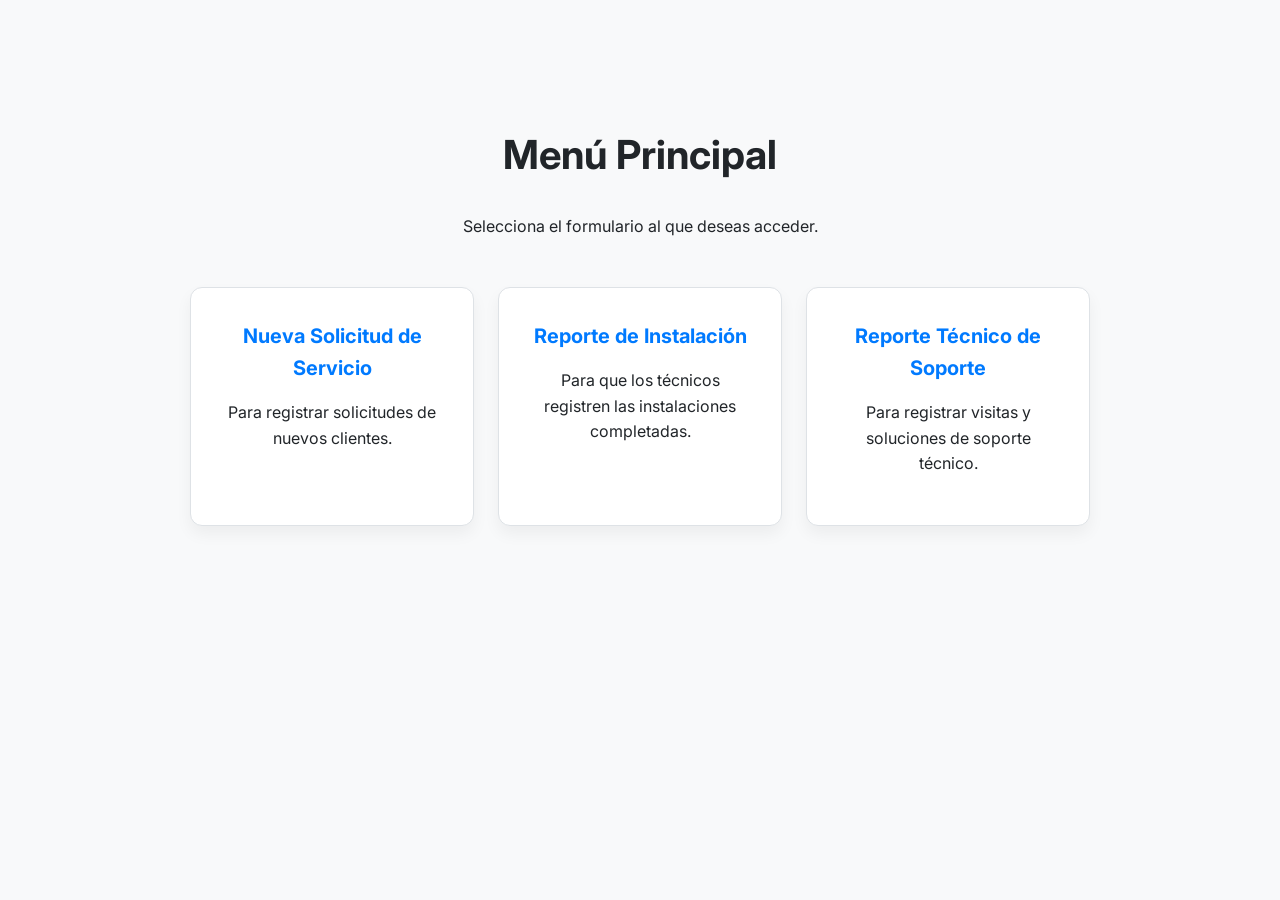
==== index.html @ 2db9eceb "Add files via upload" ====
<!DOCTYPE html>
<html lang="es">
<head>
    <meta charset="UTF-8">
    <meta name="viewport" content="width=device-width, initial-scale=1.0">
    <title>Menú Principal</title>
    <link rel="stylesheet" href="minimal-style.css">
    <link rel="preconnect" href="https://fonts.googleapis.com">
    <link rel="preconnect" href="https://fonts.gstatic.com" crossorigin>
    <link href="https://fonts.googleapis.com/css2?family=Inter:wght@400;500;700&display=swap" rel="stylesheet">
</head>
<body>
    <div class="menu-container">
        <h1>Menú Principal</h1>
        <p>Selecciona el formulario al que deseas acceder.</p>
        <div class="menu-options">
            <a href="solicitud.html" class="menu-card">
                <h2>Nueva Solicitud de Servicio</h2>
                <p>Para registrar solicitudes de nuevos clientes.</p>
            </a>
            <a href="reporte.html" class="menu-card">
                <h2>Reporte de Instalación</h2>
                <p>Para que los técnicos registren las instalaciones completadas.</p>
            </a>
            <a href="soporte.html" class="menu-card">
                <h2>Reporte Técnico de Soporte</h2>
                <p>Para registrar visitas y soluciones de soporte técnico.</p>
            </a>
        </div>
    </div>
</body>
</html>
---- minimal-style.css ----
/* --- Paleta de Colores y Estilos Base --- */
:root {
    --primary-color: #007AFF; /* Azul vibrante para acciones principales */
    --background-color: #f8f9fa; /* Gris muy claro para el fondo */
    --form-background: #ffffff; /* Blanco para el formulario */
    --text-color: #212529; /* Negro suave para texto */
    --label-color: #495057; /* Gris oscuro para etiquetas */
    --border-color: #dee2e6; /* Borde sutil */
    --success-color: #198754; /* Verde para mensajes de éxito */
    --error-color: #dc3545;   /* Rojo para mensajes de error */
    --font-family: 'Inter', sans-serif;
}

body {
    font-family: var(--font-family);
    background-color: var(--background-color);
    color: var(--text-color);
    margin: 0;
    padding: 2rem 1rem;
    line-height: 1.6;
}

.container {
    max-width: 650px;
    margin: 0 auto;
    background-color: var(--form-background);
    padding: 2.5rem;
    border-radius: 12px;
    box-shadow: 0 8px 32px rgba(0, 0, 0, 0.08);
}

/* --- Encabezado del Formulario --- */
.form-header {
    text-align: center;
    margin-bottom: 2.5rem;
}

.form-header h1 {
    font-size: 1.75rem;
    font-weight: 700;
    margin: 0 0 0.5rem;
}

.form-header p {
    font-size: 1rem;
    color: var(--label-color);
    margin: 0;
}

/* --- Estilos de Campos del Formulario --- */
.form-group {
    margin-bottom: 1.5rem;
}

label {
    display: block;
    margin-bottom: 0.5rem;
    font-weight: 500;
    font-size: 0.9rem;
    color: var(--label-color);
}

input[type="text"],
input[type="email"],
input[type="tel"],
input[type="number"],
input[type="date"],
input[type="time"],
input[type="password"],
select,
textarea {
    width: 100%;
    padding: 0.8rem 1rem;
    border: 1px solid var(--border-color);
    border-radius: 8px;
    box-sizing: border-box;
    font-size: 1rem;
    font-family: var(--font-family);
    background-color: var(--background-color);
    transition: border-color 0.2s, box-shadow 0.2s;
}

input:focus, select:focus, textarea:focus {
    outline: none;
    border-color: var(--primary-color);
    box-shadow: 0 0 0 3px rgba(0, 123, 255, 0.15);
}

input[readonly] {
    background-color: #e9ecef;
    cursor: not-allowed;
}

select {
    appearance: none;
    background-image: url("data:image/svg+xml,%3csvg xmlns='http://www.w3.org/2000/svg' viewBox='0 0 16 16'%3e%3cpath fill='none' stroke='%23343a40' stroke-linecap='round' stroke-linejoin='round' stroke-width='2' d='M2 5l6 6 6-6'/%3e%3c/svg%3e");
    background-repeat: no-repeat;
    background-position: right 1rem center;
    background-size: 16px 12px;
}

.hidden-field {
    display: none;
    margin-top: 1rem;
}

/* --- Estilos de Botones --- */
.form-buttons {
    display: flex;
    flex-direction: column; 
    gap: 1rem;
    margin-top: 2rem;
}

@media (min-width: 600px) {
    .form-buttons {
        flex-direction: row;
        justify-content: flex-end;
    }
}

button {
    padding: 0.9rem 1.5rem;
    border: none;
    border-radius: 8px;
    font-size: 1rem;
    font-weight: 500;
    font-family: var(--font-family);
    cursor: pointer;
    transition: all 0.2s ease-in-out;
    text-align: center;
}

.btn-primary {
    background-color: var(--primary-color);
    color: white;
    width: 100%;
}

.btn-primary:hover {
    background-color: #0056b3;
    transform: translateY(-2px);
}

.btn-primary:disabled {
    background-color: #a0c7ff;
    cursor: not-allowed;
    transform: none;
}

.btn-secondary {
    background-color: #e9ecef;
    color: var(--text-color);
    border: 1px solid var(--border-color);
}

.btn-secondary:hover {
    background-color: #dee2e6;
    transform: translateY(-2px);
}

/* --- Mensajes de Estado --- */
.status-message, #password-status {
    text-align: center;
    margin-top: 1rem;
    font-weight: 500;
    padding: 0.8rem;
    border-radius: 8px;
    display: none; /* Oculto por defecto */
}

.status-message.success, #password-status.success {
    background-color: rgba(25, 135, 84, 0.1);
    color: var(--success-color);
    display: block;
}

.status-message.error, #password-status.error {
    background-color: rgba(220, 53, 69, 0.1);
    color: var(--error-color);
    display: block;
}

/* --- Estilos para Grid --- */
.grid-columns {
    display: grid;
    gap: 1.5rem;
}

@media (min-width: 600px) {
    .grid-columns {
        grid-template-columns: 1fr 1fr;
    }
}

/* --- ESTILOS PARA VALIDACIÓN Y GEOLOCALIZACIÓN --- */
.form-group-inline {
    display: flex;
    align-items: center;
    gap: 1rem;
}

.form-group-inline input {
    flex-grow: 1;
}

#get-coords-btn {
    padding: 0.8rem;
    flex-shrink: 0;
    line-height: 1;
}

.validation-status {
    font-size: 0.85rem;
    font-weight: 500;
    margin-top: 0.5rem;
    padding: 0.5rem;
    border-radius: 6px;
    display: none; /* Oculto por defecto */
}

.validation-status.success {
    color: var(--success-color);
    background-color: rgba(25, 135, 84, 0.1);
    display: block;
}

.validation-status.error {
    color: var(--error-color);
    background-color: rgba(220, 53, 69, 0.1);
    display: block;
}

/* --- ESTILOS PARA EL MENÚ PRINCIPAL --- */
.menu-container {
    max-width: 900px;
    margin: 3rem auto;
    text-align: center;
    padding: 1rem;
}

.menu-container h1 {
    font-size: 2.5rem;
    font-weight: 700;
}

.menu-options {
    display: grid;
    grid-template-columns: 1fr;
    gap: 1.5rem;
    margin-top: 3rem;
}

@media (min-width: 768px) {
    .menu-options {
        grid-template-columns: repeat(3, 1fr);
    }
}

.menu-card {
    background-color: #fff;
    padding: 2rem;
    border-radius: 12px;
    box-shadow: 0 8px 16px rgba(0, 0, 0, 0.05);
    text-decoration: none;
    color: var(--text-color);
    transition: transform 0.2s ease-in-out, box-shadow 0.2s ease-in-out;
    display: block;
    border: 1px solid var(--border-color);
}

.menu-card:hover {
    transform: translateY(-5px);
    box-shadow: 0 12px 24px rgba(0, 0, 0, 0.1);
    border-color: var(--primary-color);
}

.menu-card h2 {
    font-size: 1.25rem;
    color: var(--primary-color);
    margin-top: 0;
    margin-bottom: 0.5rem;
}
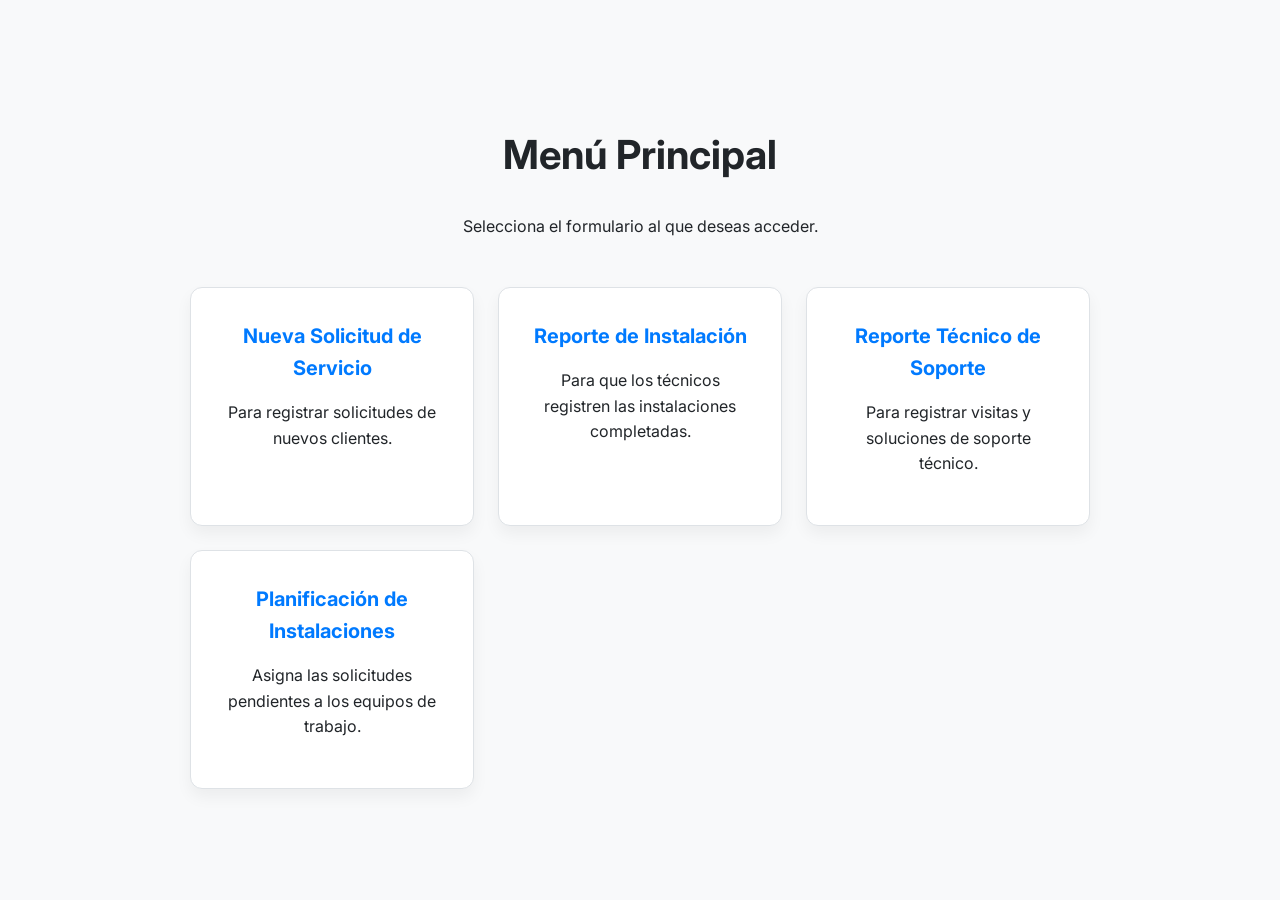
==== commit 98d2be2e: "Update index.html" ====
--- a/index.html
+++ b/index.html
@@ -26,7 +26,11 @@
                 <h2>Reporte Técnico de Soporte</h2>
                 <p>Para registrar visitas y soluciones de soporte técnico.</p>
             </a>
+            <a href="planificacion.html" class="menu-card">
+                <h2>Planificación de Instalaciones</h2>
+                <p>Asigna las solicitudes pendientes a los equipos de trabajo.</p>
+            </a>
         </div>
     </div>
 </body>
-</html>+</html>
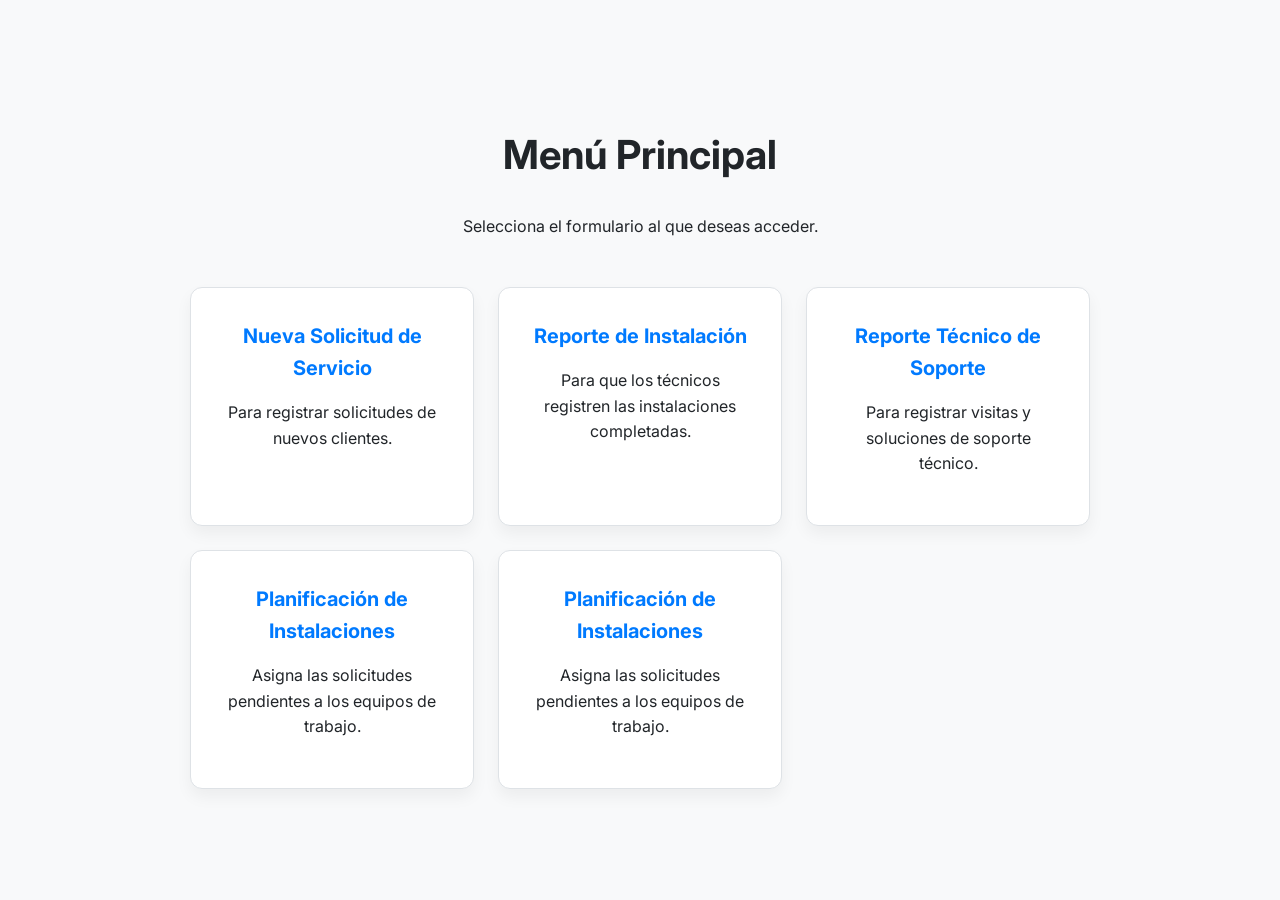
==== commit 03f436f2: "Update index.html" ====
--- a/index.html
+++ b/index.html
@@ -27,9 +27,14 @@
                 <p>Para registrar visitas y soluciones de soporte técnico.</p>
             </a>
             <a href="planificacion.html" class="menu-card">
-                <h2>Planificación de Instalaciones</h2>
-                <p>Asigna las solicitudes pendientes a los equipos de trabajo.</p>
-            </a>
+    <h2>Planificación de Instalaciones</h2>
+    <p>Asigna las solicitudes pendientes a los equipos de trabajo.</p>
+</a>
+
+<a href="https://script.google.com/macros/s/AKfycbzFSdZkmu6Ri0y8cuMTFoVgTA0mhCD24yHm6HH7nRSLfCughrwdwbzx__MyY9-pVaX47Q/exec" class="menu-card" target="_blank">
+    <h2>Planificación de Instalaciones</h2>
+    <p>Asigna las solicitudes pendientes a los equipos de trabajo.</p>
+</a>
         </div>
     </div>
 </body>
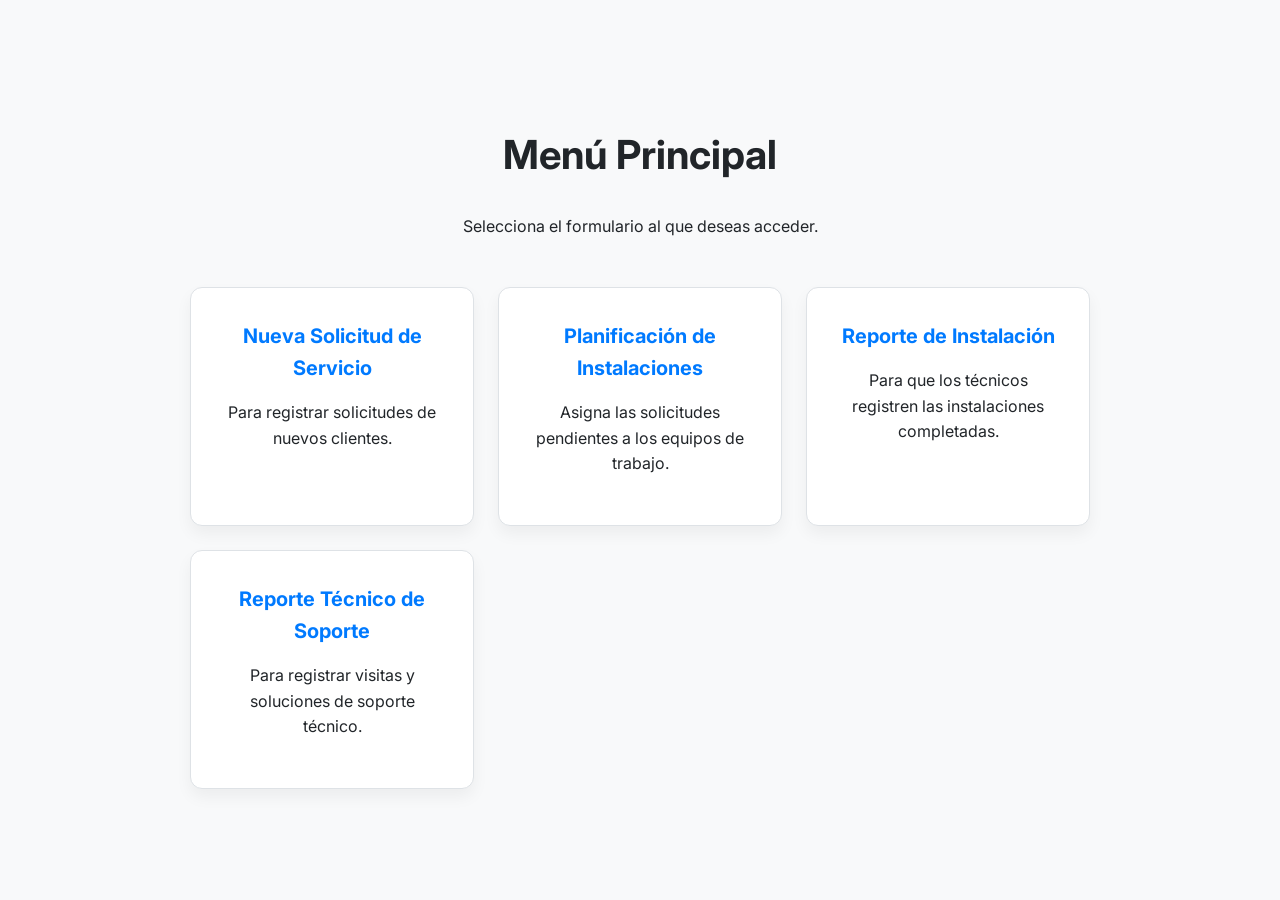
==== commit ba96fe33: "Update index.html" ====
--- a/index.html
+++ b/index.html
@@ -18,6 +18,11 @@
                 <h2>Nueva Solicitud de Servicio</h2>
                 <p>Para registrar solicitudes de nuevos clientes.</p>
             </a>
+
+            <a href="https://script.google.com/macros/s/AKfycbzFSdZkmu6Ri0y8cuMTFoVgTA0mhCD24yHm6HH7nRSLfCughrwdwbzx__MyY9-pVaX47Q/exec" class="menu-card" target="_blank">
+                <h2>Planificación de Instalaciones</h2>
+                <p>Asigna las solicitudes pendientes a los equipos de trabajo.</p>
+            </a>
             <a href="reporte.html" class="menu-card">
                 <h2>Reporte de Instalación</h2>
                 <p>Para que los técnicos registren las instalaciones completadas.</p>
@@ -26,15 +31,6 @@
                 <h2>Reporte Técnico de Soporte</h2>
                 <p>Para registrar visitas y soluciones de soporte técnico.</p>
             </a>
-            <a href="planificacion.html" class="menu-card">
-    <h2>Planificación de Instalaciones</h2>
-    <p>Asigna las solicitudes pendientes a los equipos de trabajo.</p>
-</a>
-
-<a href="https://script.google.com/macros/s/AKfycbzFSdZkmu6Ri0y8cuMTFoVgTA0mhCD24yHm6HH7nRSLfCughrwdwbzx__MyY9-pVaX47Q/exec" class="menu-card" target="_blank">
-    <h2>Planificación de Instalaciones</h2>
-    <p>Asigna las solicitudes pendientes a los equipos de trabajo.</p>
-</a>
         </div>
     </div>
 </body>
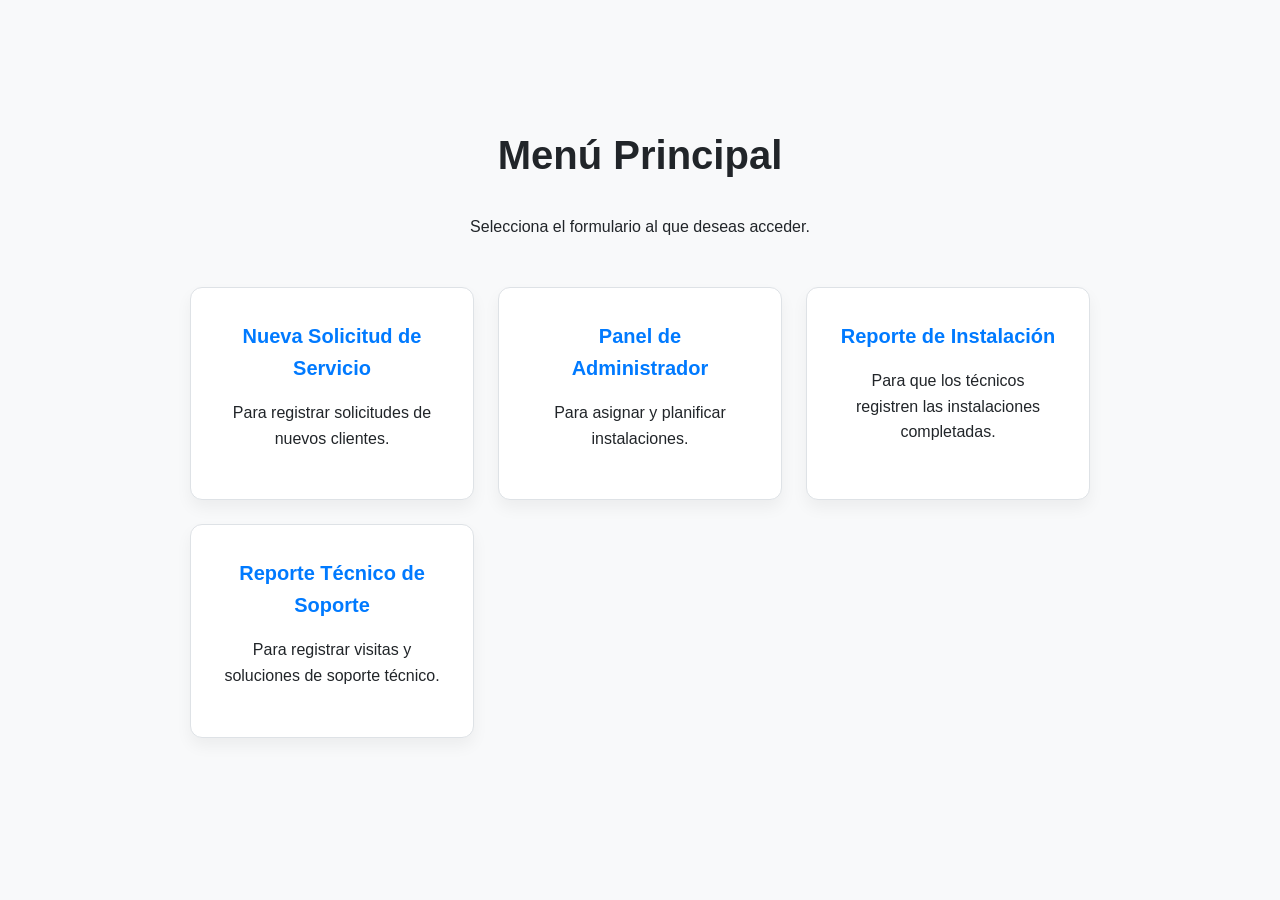
==== commit 68473eaa: "Update index.html" ====
--- a/index.html
+++ b/index.html
@@ -5,9 +5,6 @@
     <meta name="viewport" content="width=device-width, initial-scale=1.0">
     <title>Menú Principal</title>
     <link rel="stylesheet" href="minimal-style.css">
-    <link rel="preconnect" href="https://fonts.googleapis.com">
-    <link rel="preconnect" href="https://fonts.gstatic.com" crossorigin>
-    <link href="https://fonts.googleapis.com/css2?family=Inter:wght@400;500;700&display=swap" rel="stylesheet">
 </head>
 <body>
     <div class="menu-container">
@@ -20,13 +17,15 @@
             </a>
 
             <a href="https://script.google.com/macros/s/AKfycbzFSdZkmu6Ri0y8cuMTFoVgTA0mhCD24yHm6HH7nRSLfCughrwdwbzx__MyY9-pVaX47Q/exec" class="menu-card" target="_blank">
-                <h2>Planificación de Instalaciones</h2>
-                <p>Asigna las solicitudes pendientes a los equipos de trabajo.</p>
+                <h2>Panel de Administrador</h2>
+                <p>Para asignar y planificar instalaciones.</p>
             </a>
+
             <a href="reporte.html" class="menu-card">
                 <h2>Reporte de Instalación</h2>
                 <p>Para que los técnicos registren las instalaciones completadas.</p>
             </a>
+            
             <a href="soporte.html" class="menu-card">
                 <h2>Reporte Técnico de Soporte</h2>
                 <p>Para registrar visitas y soluciones de soporte técnico.</p>
